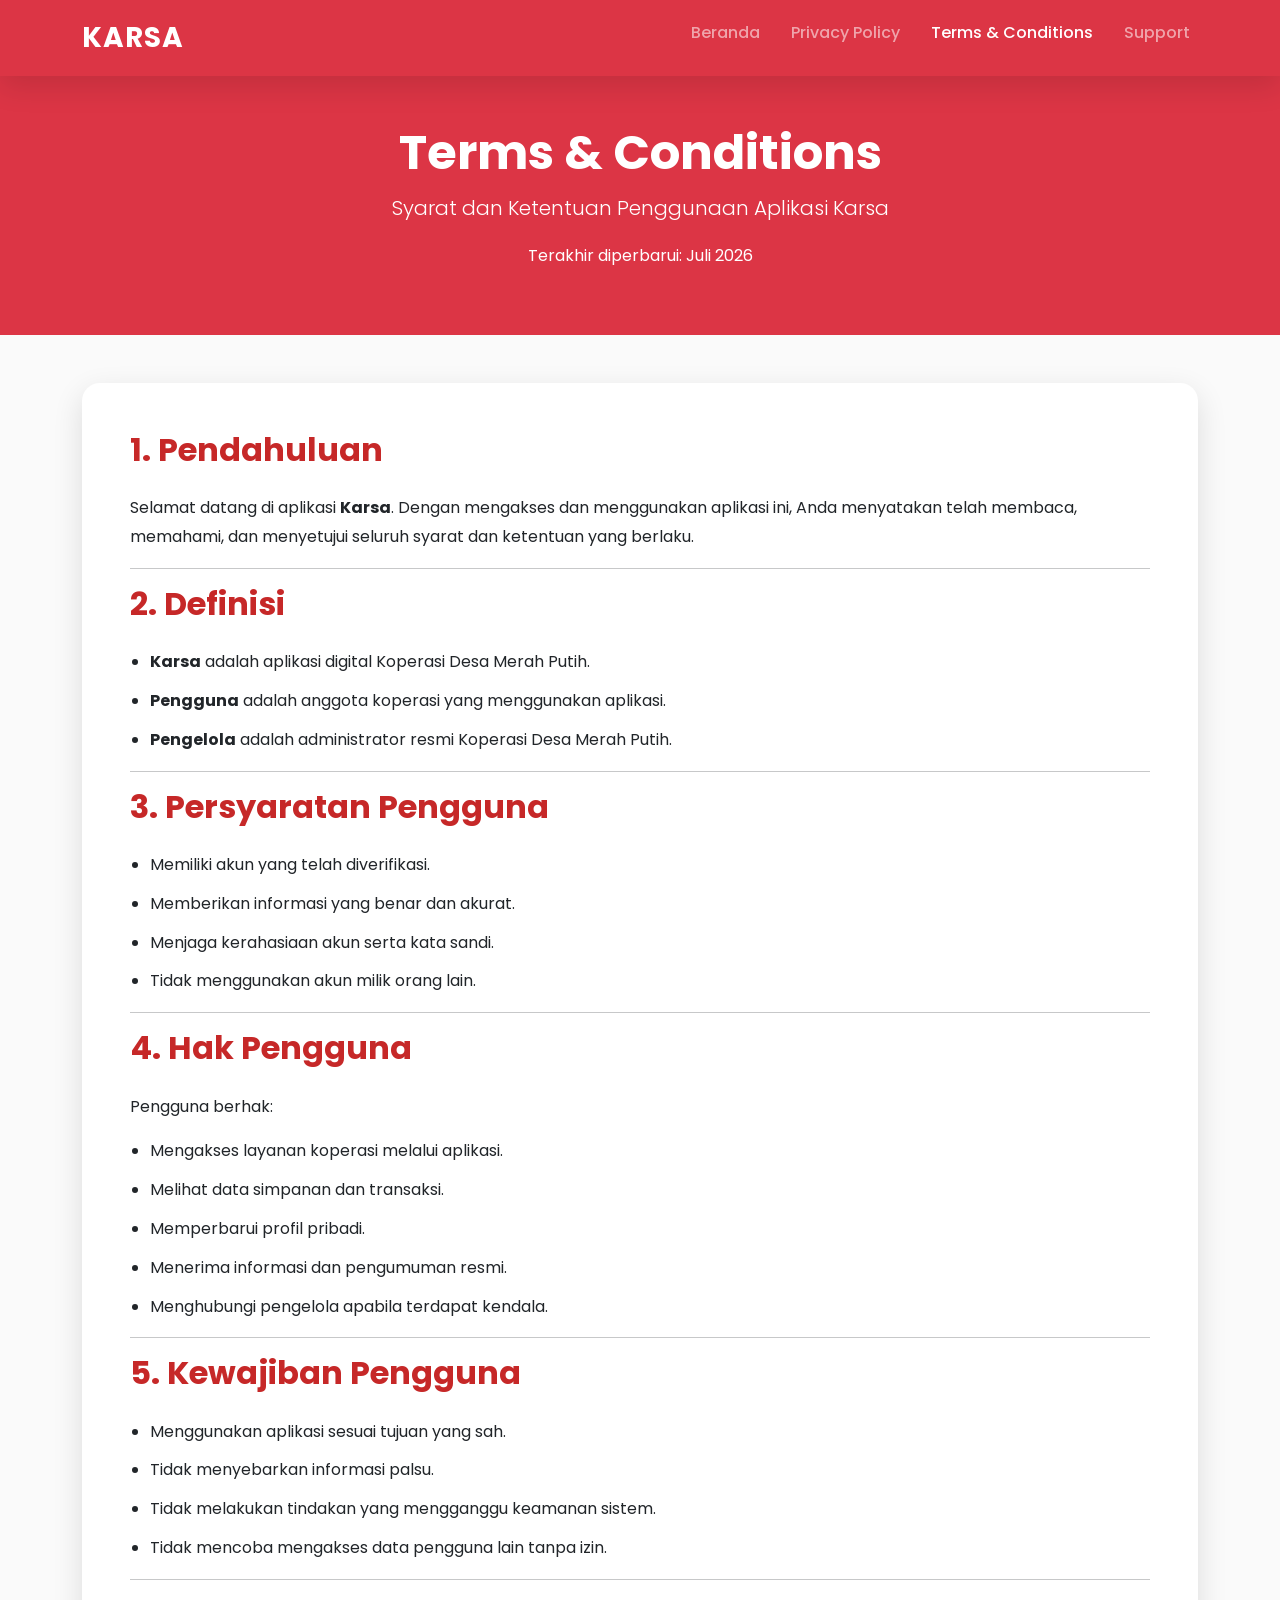
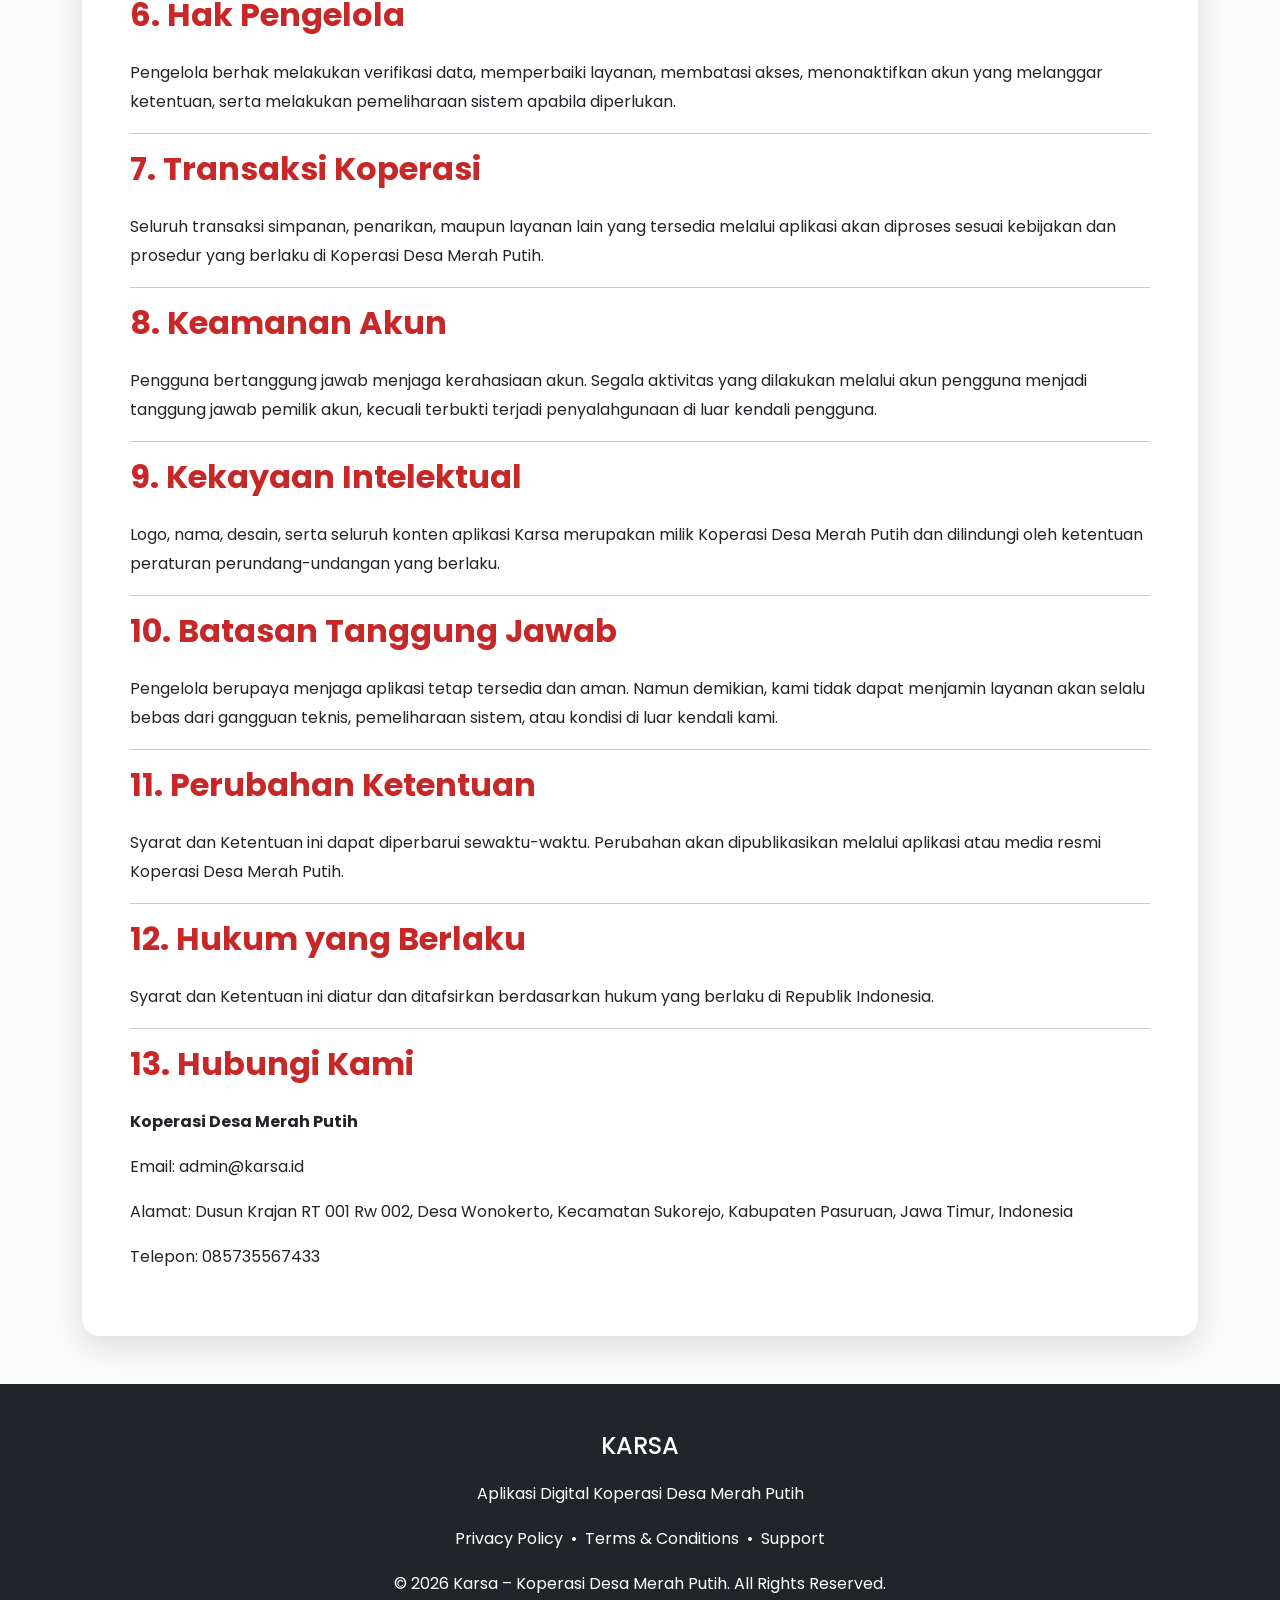
==== terms-and-conditions.html @ 266cec81 "first commit" ====
<!DOCTYPE html>
<html lang="id">

<head>

<meta charset="UTF-8">
<meta name="viewport" content="width=device-width, initial-scale=1">

<title>Terms & Conditions | Karsa</title>

<meta name="description"
content="Syarat dan Ketentuan penggunaan aplikasi Karsa.">

<meta name="author" content="Koperasi Desa Merah Putih">

<meta name="theme-color" content="#C62828">

<link rel="preconnect" href="https://fonts.googleapis.com">

<link href="https://fonts.googleapis.com/css2?family=Poppins:wght@300;400;500;600;700&display=swap" rel="stylesheet">

<link href="https://cdn.jsdelivr.net/npm/bootstrap@5.3.7/dist/css/bootstrap.min.css" rel="stylesheet">

<link rel="stylesheet" href="css/style.css">

<link rel="icon" href="assets/logo.png">

</head>

<body>

<!-- NAVBAR -->

<nav class="navbar navbar-expand-lg navbar-dark bg-danger shadow">

<div class="container">

<a class="navbar-brand fw-bold fs-3" href="index.html">

KARSA

</a>

<button
class="navbar-toggler"
type="button"
data-bs-toggle="collapse"
data-bs-target="#navbarNav">

<span class="navbar-toggler-icon"></span>

</button>

<div class="collapse navbar-collapse" id="navbarNav">

<ul class="navbar-nav ms-auto">

<li class="nav-item">

<a class="nav-link" href="index.html">

Beranda

</a>

</li>

<li class="nav-item">

<a class="nav-link" href="privacy-policy.html">

Privacy Policy

</a>

</li>

<li class="nav-item">

<a class="nav-link active" href="terms-and-conditions.html">

Terms & Conditions

</a>

</li>

<li class="nav-item">

<a class="nav-link" href="support.html">

Support

</a>

</li>

</ul>

</div>

</div>

</nav>

<!-- HERO -->

<section class="bg-danger text-white py-5">

<div class="container text-center">

<h1 class="display-5 fw-bold">

Terms & Conditions

</h1>

<p class="lead">

Syarat dan Ketentuan Penggunaan Aplikasi Karsa

</p>

<p>

Terakhir diperbarui: Juli 2026

</p>

</div>

</section>

<!-- CONTENT -->

<section class="py-5">

<div class="container">

<div class="card border-0 shadow">

<div class="card-body p-5">

<h2>1. Pendahuluan</h2>

<p>

Selamat datang di aplikasi <strong>Karsa</strong>. Dengan mengakses dan menggunakan aplikasi ini, Anda menyatakan telah membaca, memahami, dan menyetujui seluruh syarat dan ketentuan yang berlaku.

</p>

<hr>

<h2>2. Definisi</h2>

<ul>

<li><strong>Karsa</strong> adalah aplikasi digital Koperasi Desa Merah Putih.</li>

<li><strong>Pengguna</strong> adalah anggota koperasi yang menggunakan aplikasi.</li>

<li><strong>Pengelola</strong> adalah administrator resmi Koperasi Desa Merah Putih.</li>

</ul>

<hr>

<h2>3. Persyaratan Pengguna</h2>

<ul>

<li>Memiliki akun yang telah diverifikasi.</li>

<li>Memberikan informasi yang benar dan akurat.</li>

<li>Menjaga kerahasiaan akun serta kata sandi.</li>

<li>Tidak menggunakan akun milik orang lain.</li>

</ul>

<hr>

<h2>4. Hak Pengguna</h2>

<p>

Pengguna berhak:

</p>

<ul>

<li>Mengakses layanan koperasi melalui aplikasi.</li>

<li>Melihat data simpanan dan transaksi.</li>

<li>Memperbarui profil pribadi.</li>

<li>Menerima informasi dan pengumuman resmi.</li>

<li>Menghubungi pengelola apabila terdapat kendala.</li>

</ul>

<hr>

<h2>5. Kewajiban Pengguna</h2>

<ul>

<li>Menggunakan aplikasi sesuai tujuan yang sah.</li>

<li>Tidak menyebarkan informasi palsu.</li>

<li>Tidak melakukan tindakan yang mengganggu keamanan sistem.</li>

<li>Tidak mencoba mengakses data pengguna lain tanpa izin.</li>

</ul>

<hr>

<h2>6. Hak Pengelola</h2>

<p>

Pengelola berhak melakukan verifikasi data, memperbaiki layanan, membatasi akses, menonaktifkan akun yang melanggar ketentuan, serta melakukan pemeliharaan sistem apabila diperlukan.

</p>

<hr>

<h2>7. Transaksi Koperasi</h2>

<p>

Seluruh transaksi simpanan, penarikan, maupun layanan lain yang tersedia melalui aplikasi akan diproses sesuai kebijakan dan prosedur yang berlaku di Koperasi Desa Merah Putih.

</p>

<hr>

<h2>8. Keamanan Akun</h2>

<p>

Pengguna bertanggung jawab menjaga kerahasiaan akun. Segala aktivitas yang dilakukan melalui akun pengguna menjadi tanggung jawab pemilik akun, kecuali terbukti terjadi penyalahgunaan di luar kendali pengguna.

</p>

<hr>

<h2>9. Kekayaan Intelektual</h2>

<p>

Logo, nama, desain, serta seluruh konten aplikasi Karsa merupakan milik Koperasi Desa Merah Putih dan dilindungi oleh ketentuan peraturan perundang-undangan yang berlaku.

</p>

<hr>

<h2>10. Batasan Tanggung Jawab</h2>

<p>

Pengelola berupaya menjaga aplikasi tetap tersedia dan aman. Namun demikian, kami tidak dapat menjamin layanan akan selalu bebas dari gangguan teknis, pemeliharaan sistem, atau kondisi di luar kendali kami.

</p>

<hr>

<h2>11. Perubahan Ketentuan</h2>

<p>

Syarat dan Ketentuan ini dapat diperbarui sewaktu-waktu. Perubahan akan dipublikasikan melalui aplikasi atau media resmi Koperasi Desa Merah Putih.

</p>

<hr>

<h2>12. Hukum yang Berlaku</h2>

<p>

Syarat dan Ketentuan ini diatur dan ditafsirkan berdasarkan hukum yang berlaku di Republik Indonesia.

</p>

<hr>

<h2>13. Hubungi Kami</h2>

<p>

<strong>Koperasi Desa Merah Putih</strong>

</p>

<p>

Email: admin@karsa.id

</p>

<p>

Alamat: Dusun Krajan RT 001 Rw 002, Desa Wonokerto, Kecamatan Sukorejo, Kabupaten Pasuruan, Jawa Timur, Indonesia

</p>

<p>

Telepon: 085735567433

</p>

</div>

</div>

</div>

</section>

<!-- FOOTER -->

<footer class="bg-dark text-white py-5">

<div class="container text-center">

<h4>KARSA</h4>

<p>

Aplikasi Digital Koperasi Desa Merah Putih

</p>

<p>

<a href="privacy-policy.html" class="text-white text-decoration-none">Privacy Policy</a>
&nbsp;•&nbsp;
<a href="terms-and-conditions.html" class="text-white text-decoration-none">Terms & Conditions</a>
&nbsp;•&nbsp;
<a href="support.html" class="text-white text-decoration-none">Support</a>

<div class="mt-2">© 2026 Karsa – Koperasi Desa Merah Putih. All Rights Reserved.</div>

</p>

</div>

</footer>

<script src="https://cdn.jsdelivr.net/npm/bootstrap@5.3.7/dist/js/bootstrap.bundle.min.js"></script>

</body>

</html>
---- css/style.css ----
/* ==========================================================
   KARSA WEBSITE
   Version 1.0
========================================================== */

@import url('https://fonts.googleapis.com/css2?family=Poppins:wght@300;400;500;600;700;800&display=swap');

:root{

    --primary:#C62828;
    --primary-dark:#B71C1C;
    --secondary:#F5F5F5;
    --dark:#212529;
    --white:#FFFFFF;
    --text:#555555;

}

*{

    margin:0;
    padding:0;
    box-sizing:border-box;

}

html{

    scroll-behavior:smooth;

}

body{

    font-family:'Poppins',sans-serif;
    background:#fafafa;
    color:var(--text);
    line-height:1.8;

}

/* ===========================
Navbar
=========================== */

.navbar{

    transition:.3s;

}

.navbar-brand{

    font-weight:700;
    font-size:28px;
    letter-spacing:1px;

}

.nav-link{

    font-weight:500;
    margin-left:15px;

}

.nav-link:hover{

    color:#FFD54F !important;

}

/* ===========================
Hero
=========================== */

header,
.hero{

    background:linear-gradient(135deg,#C62828,#B71C1C);

    color:white;

    padding:90px 20px;

    text-align:center;

}

header h1,
.hero h1{

    font-size:52px;

    font-weight:700;

}

header p,
.hero p{

    font-size:20px;

    opacity:.95;

}

/* ===========================
Section
=========================== */

section{

    padding:80px 0;

}

section h2{

    color:var(--primary);

    font-weight:700;

    margin-bottom:25px;

}

/* ===========================
Container
=========================== */

.container{

    max-width:1140px;

}

/* ===========================
Card
=========================== */

.card{

    border:none;

    border-radius:18px;

    transition:.3s;

}

.card:hover{

    transform:translateY(-8px);

    box-shadow:0 15px 35px rgba(0,0,0,.15);

}

.card-body{

    padding:35px;

}

/* ===========================
Buttons
=========================== */

.btn{

    border-radius:10px;

    padding:12px 28px;

    font-weight:600;

}

.btn-danger{

    background:#C62828;

    border:none;

}

.btn-danger:hover{

    background:#A81414;

}

.btn-light{

    color:#C62828;

}

/* ===========================
Feature Icons
=========================== */

.card h1{

    font-size:55px;

    margin-bottom:15px;

}

/* ===========================
Table
=========================== */

.table{

    margin-top:20px;

}

.table th{

    background:#C62828;

    color:white;

}

.table td{

    vertical-align:middle;

}

/* ===========================
Lists
=========================== */

ul{

    padding-left:20px;

}

li{

    margin-bottom:10px;

}

/* ===========================
Footer
=========================== */

footer{

    background:#212529;

    color:white;

    padding:60px 20px;

}

footer h4{

    margin-bottom:20px;

}

footer a{

    color:white;

    text-decoration:none;

}

footer a:hover{

    color:#FFD54F;

}

/* ===========================
Shadow
=========================== */

.shadow{

    box-shadow:0 10px 30px rgba(0,0,0,.12)!important;

}

/* ===========================
Images
=========================== */

img{

    max-width:100%;

}

/* ===========================
FAQ
=========================== */

.accordion-button{

    font-weight:600;

}

/* ===========================
Support Card
=========================== */

.support-card{

    border-left:5px solid #C62828;

}

/* ===========================
Responsive
=========================== */

@media(max-width:992px){

header h1{

font-size:42px;

}

.hero h1{

font-size:42px;

}

}

@media(max-width:768px){

header{

padding:70px 20px;

}

header h1{

font-size:34px;

}

.hero h1{

font-size:34px;

}

section{

padding:60px 0;

}

.navbar-brand{

font-size:24px;

}

.card-body{

padding:25px;

}

}

@media(max-width:576px){

header h1{

font-size:28px;

}

.hero h1{

font-size:28px;

}

header p{

font-size:16px;

}

.hero p{

font-size:16px;

}

.btn{

width:100%;

margin-bottom:10px;

}

}

/* ===========================
Animation
=========================== */

.fade-up{

animation:fadeUp .8s ease;

}

@keyframes fadeUp{

from{

opacity:0;

transform:translateY(40px);

}

to{

opacity:1;

transform:translateY(0);

}

}
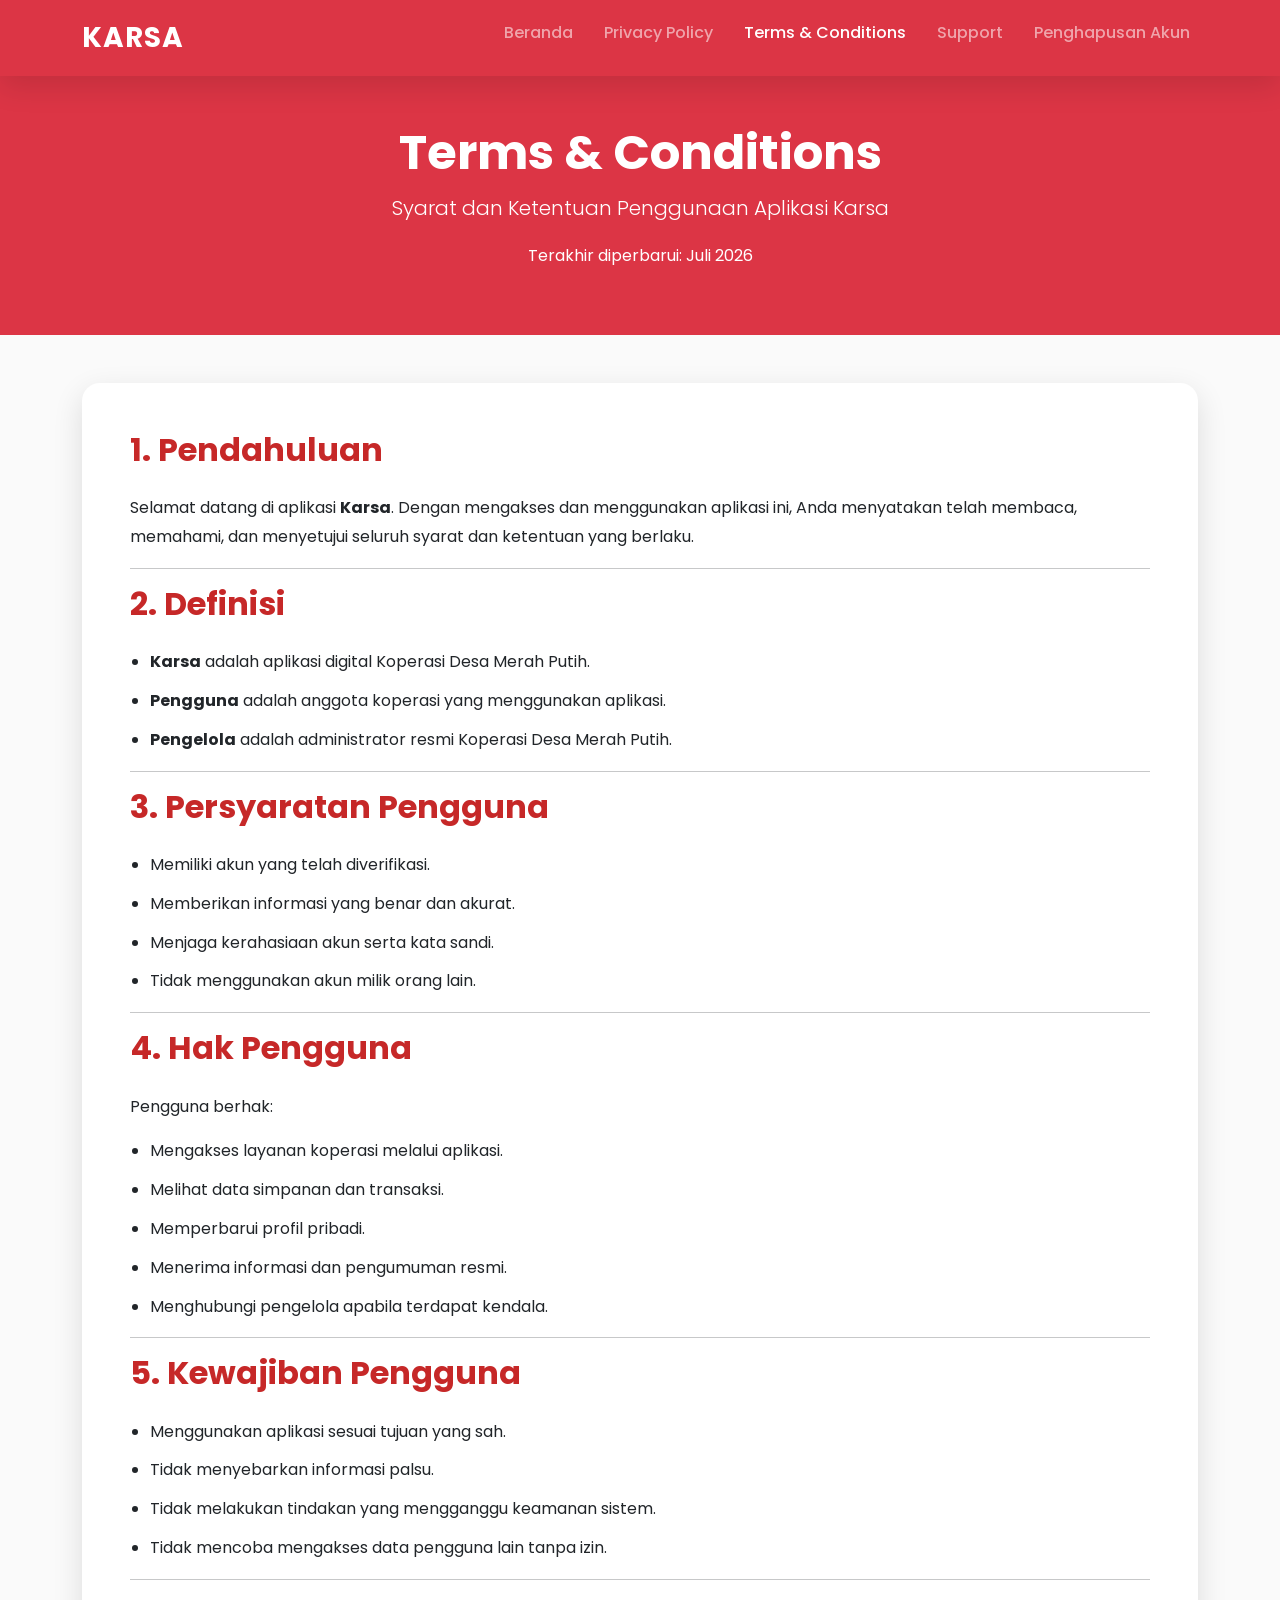
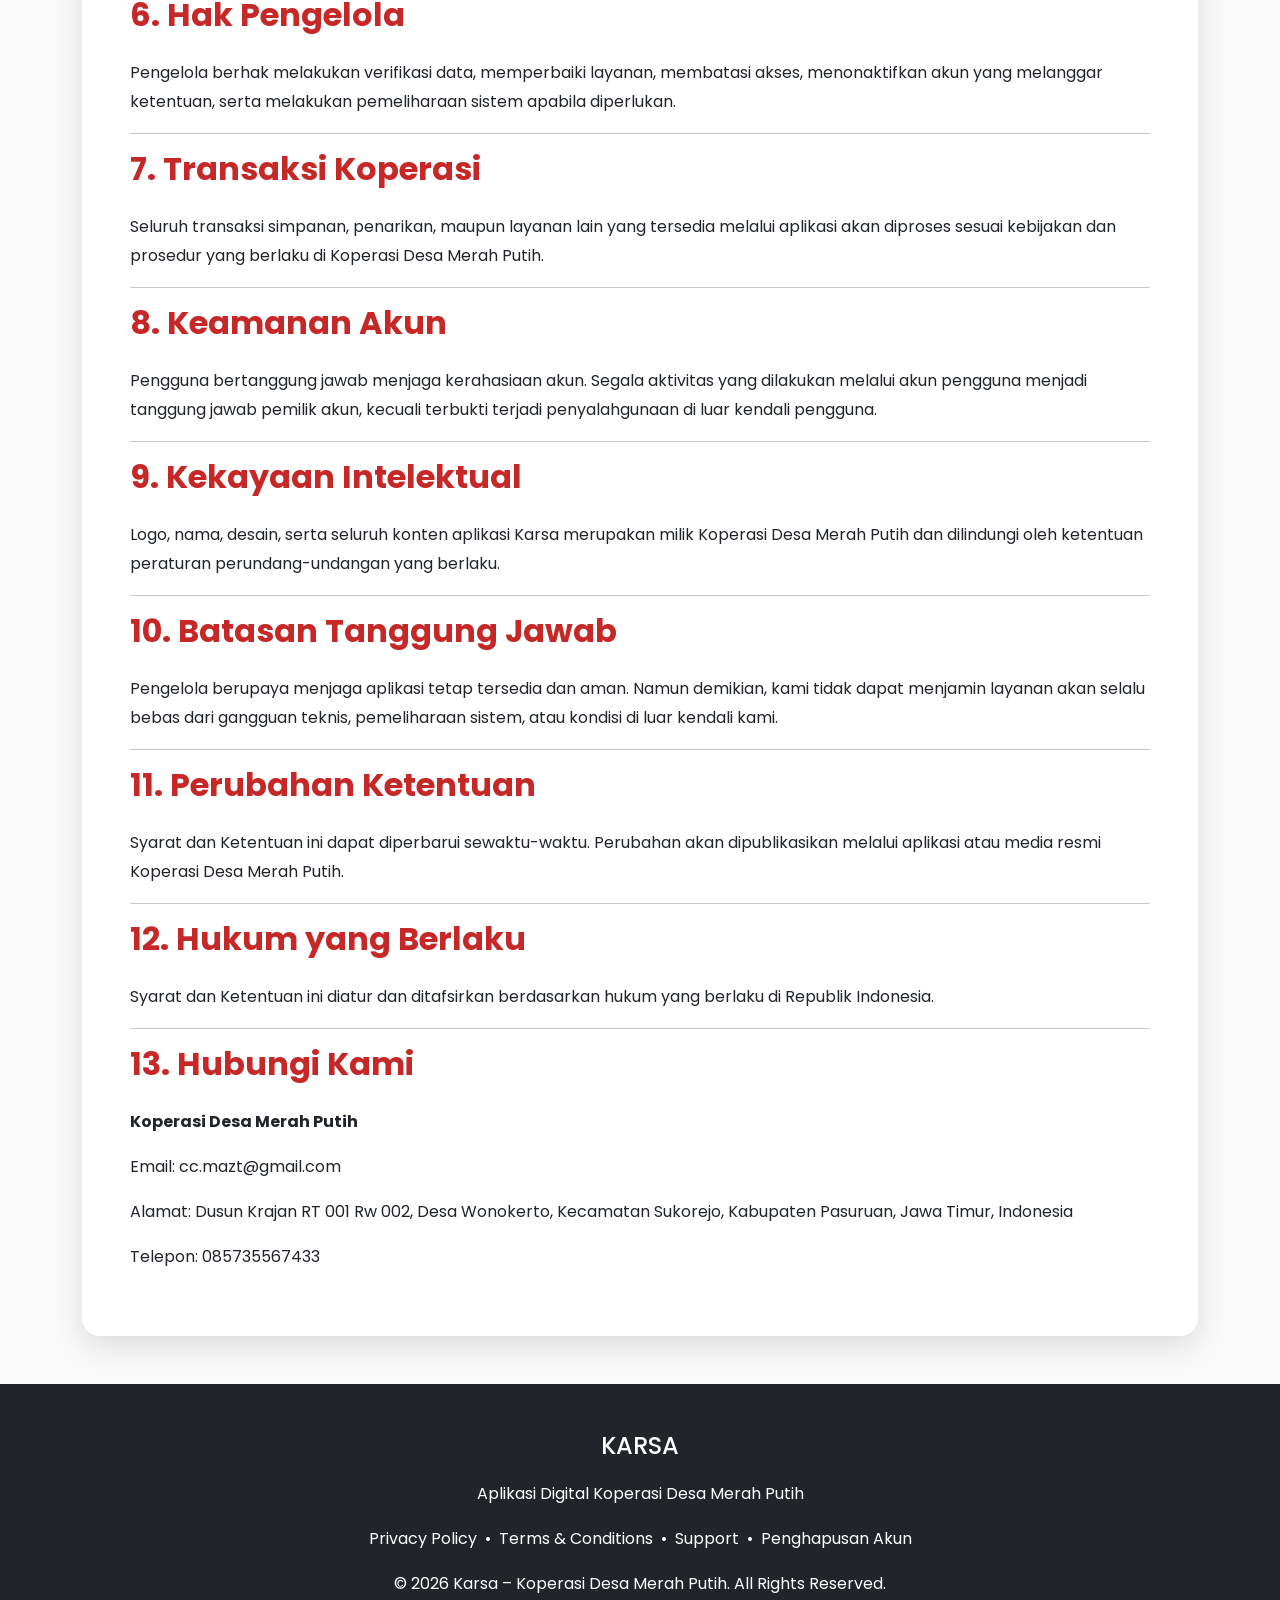
==== commit 3fb5f1e9: "update data" ====
--- a/terms-and-conditions.html
+++ b/terms-and-conditions.html
@@ -95,6 +95,16 @@
 
 </li>
 
+<li class="nav-item">
+
+<a class="nav-link" href="account-deletion.html">
+
+Penghapusan Akun
+
+</a>
+
+</li>
+
 </ul>
 
 </div>
@@ -301,7 +311,7 @@
 
 <p>
 
-Email: admin@karsa.id
+Email: cc.mazt@gmail.com
 
 </p>
 
@@ -346,6 +356,8 @@
 <a href="terms-and-conditions.html" class="text-white text-decoration-none">Terms & Conditions</a>
 &nbsp;•&nbsp;
 <a href="support.html" class="text-white text-decoration-none">Support</a>
+&nbsp;•&nbsp;
+<a href="account-deletion.html" class="text-white text-decoration-none">Penghapusan Akun</a>
 
 <div class="mt-2">© 2026 Karsa – Koperasi Desa Merah Putih. All Rights Reserved.</div>
 
